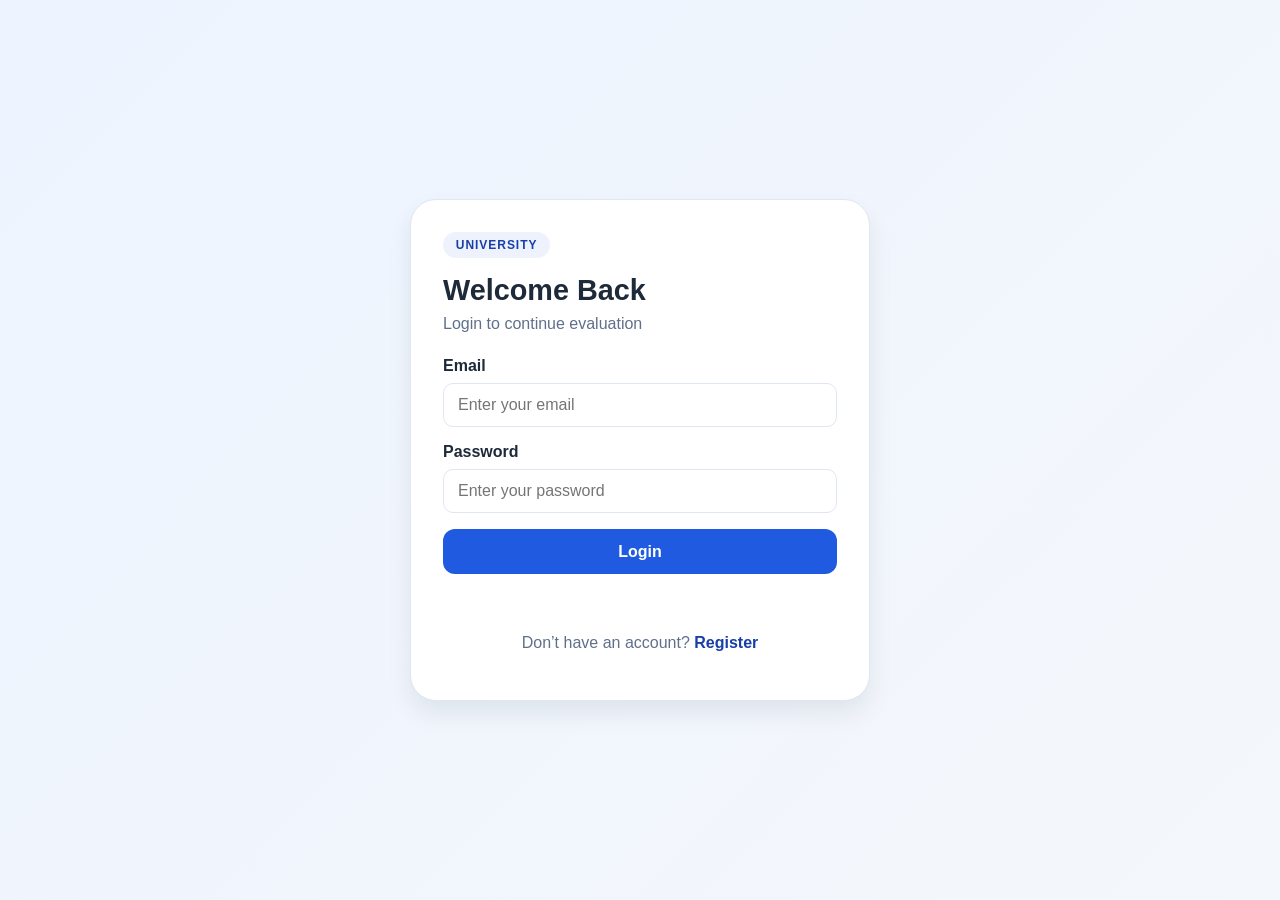
==== frontend/login.html @ 84226fd9 "Initial working version of University Answer Evaluator" ====
<!DOCTYPE html>
<html lang="en">
  <head>
    <meta charset="UTF-8" />
    <meta name="viewport" content="width=device-width, initial-scale=1.0" />
    <title>Login | University Answer Evaluator</title>
    <link rel="stylesheet" href="css/style.css" />
    <link rel="stylesheet" href="css/auth.css" />
  </head>
  <body class="auth-body">
    <div class="auth-shell">
      <div class="auth-card">
        <div class="auth-header">
          <span class="auth-badge">University</span>
          <h1>Welcome Back</h1>
          <p>Login to continue evaluation</p>
        </div>

        <form id="loginForm" class="auth-form" novalidate>
          <div class="field-group">
            <label for="loginEmail">Email</label>
            <input id="loginEmail" name="email" type="email" placeholder="Enter your email" required />
          </div>

          <div class="field-group">
            <label for="loginPassword">Password</label>
            <input id="loginPassword" name="password" type="password" placeholder="Enter your password" required />
          </div>

          <button type="submit" id="loginBtn" class="primary-btn full-width">Login</button>
          <div id="loginMessage" class="form-message" aria-live="polite"></div>
        </form>

        <p class="auth-switch">
          Don’t have an account?
          <a href="register.html">Register</a>
        </p>
      </div>
    </div>

    <script src="js/api.js"></script>
    <script src="js/main.js"></script>
    <script src="js/auth.js"></script>
  </body>
</html>
---- frontend/css/style.css ----
:root {
  --bg: #f4f7fb;
  --surface: #ffffff;
  --surface-soft: #eef3ff;
  --sidebar: #0e1726;
  --sidebar-strong: #09121d;
  --primary: #1f5ae0;
  --primary-dark: #173fa7;
  --success: #1ea564;
  --success-soft: #eafaf3;
  --warning: #d97706;
  --warning-soft: #fff7e8;
  --danger: #dc3545;
  --danger-soft: #feecef;
  --text: #1e2a39;
  --muted: #60708a;
  --border: #dfe7f3;
  --shadow: 0 12px 24px rgba(15, 23, 42, 0.08);
}

* {
  box-sizing: border-box;
}

html, body {
  margin: 0;
  min-height: 100%;
  font-family: "Segoe UI", Tahoma, Geneva, Verdana, sans-serif;
  background: var(--bg);
  color: var(--text);
}

body {
  min-height: 100vh;
}

img {
  max-width: 100%;
}

a {
  color: inherit;
  text-decoration: none;
}

button,
input {
  font: inherit;
}

.app-shell {
  display: flex;
  min-height: 100vh;
  background: var(--bg);
}

.sidebar {
  width: 260px;
  background: linear-gradient(180deg, var(--sidebar) 0%, var(--sidebar-strong) 100%);
  color: #f5f7fb;
  display: flex;
  flex-direction: column;
  padding: 24px 18px 18px;
}

.brand-block {
  display: flex;
  align-items: center;
  gap: 12px;
  padding: 10px 8px 18px;
  border-bottom: 1px solid rgba(255, 255, 255, 0.08);
}

.brand-mark {
  display: inline-flex;
  align-items: center;
  justify-content: center;
  width: 42px;
  height: 42px;
  border-radius: 12px;
  background: rgba(255, 255, 255, 0.12);
  color: #fff;
  font-weight: 700;
}

.brand-block h2 {
  margin: 0;
  font-size: 1rem;
}

.sidebar-nav {
  display: flex;
  flex-direction: column;
  gap: 8px;
  margin-top: 24px;
}

.nav-item {
  display: flex;
  align-items: center;
  padding: 12px 14px;
  border-radius: 12px;
  color: rgba(255, 255, 255, 0.8);
  transition: 0.2s ease;
  font-weight: 600;
}

.nav-item:hover,
.nav-item.active {
  background: rgba(255, 255, 255, 0.12);
  color: #fff;
}

.logout-btn {
  margin-top: auto;
  border: 1px solid rgba(255, 255, 255, 0.1);
  background: transparent;
  color: #fff;
  border-radius: 12px;
  padding: 12px 14px;
  font-weight: 600;
  cursor: pointer;
}

.main-panel {
  flex: 1;
  display: flex;
  flex-direction: column;
}

.topbar {
  display: flex;
  align-items: center;
  justify-content: space-between;
  padding: 20px 32px;
  background: rgba(255, 255, 255, 0.95);
  border-bottom: 1px solid var(--border);
  position: sticky;
  top: 0;
  z-index: 2;
}

.topbar h1 {
  margin: 0;
  font-size: clamp(1.3rem, 2vw, 2rem);
  color: var(--text);
}

.profile-link {
  display: inline-flex;
  align-items: center;
  justify-content: center;
}

.avatar {
  display: inline-flex;
  align-items: center;
  justify-content: center;
  width: 42px;
  height: 42px;
  border-radius: 50%;
  background: linear-gradient(135deg, var(--primary), #5ea2ff);
  color: white;
  font-weight: 700;
  box-shadow: var(--shadow);
}

.content-area {
  padding: 26px 32px 36px;
}

.card {
  background: var(--surface);
  border: 1px solid var(--border);
  border-radius: 18px;
  box-shadow: var(--shadow);
}

.welcome-panel,
.results-header-card {
  display: flex;
  align-items: center;
  justify-content: space-between;
  gap: 16px;
  padding: 24px 28px;
  margin-bottom: 22px;
}

.eyebrow {
  margin: 0 0 8px;
  color: var(--muted);
  font-size: 0.8rem;
  letter-spacing: 0.12em;
  text-transform: uppercase;
  font-weight: 700;
}

.welcome-panel h2,
.page-heading h2,
.results-header-card h2 {
  margin: 0;
  font-size: clamp(1.5rem, 2vw, 2rem);
}

.primary-btn,
.secondary-btn,
.success-btn {
  border: none;
  border-radius: 12px;
  padding: 0.85rem 1.2rem;
  cursor: pointer;
  font-weight: 700;
  transition: 0.2s ease;
}

.primary-btn {
  background: var(--primary);
  color: #fff;
}

.primary-btn:hover:not(:disabled) {
  background: var(--primary-dark);
}

.secondary-btn {
  background: #edf2ff;
  color: var(--primary-dark);
}

.success-btn {
  background: var(--success);
  color: #fff;
}

.primary-btn:disabled,
.secondary-btn:disabled,
.success-btn:disabled {
  opacity: 0.55;
  cursor: not-allowed;
}

.form-card {
  padding: 28px;
  max-width: 760px;
}

.page-heading {
  margin-bottom: 18px;
}

.stacked-form,
.upload-form {
  display: flex;
  flex-direction: column;
  gap: 16px;
}

.field-group {
  display: flex;
  flex-direction: column;
  gap: 8px;
}

.field-group label {
  font-weight: 600;
}

.field-group input,
.field-group select {
  padding: 12px 14px;
  border: 1px solid var(--border);
  border-radius: 10px;
  background: #fff;
  color: var(--text);
}

.field-group input:focus {
  outline: 3px solid rgba(31, 90, 224, 0.12);
  border-color: var(--primary);
}

.form-message {
  min-height: 24px;
  font-size: 0.95rem;
  font-weight: 600;
}

.form-message.success {
  color: var(--success);
}

.form-message.error {
  color: var(--danger);
}

.form-message.info {
  color: var(--warning);
}

.stats-grid {
  display: grid;
  grid-template-columns: repeat(4, minmax(180px, 1fr));
  gap: 18px;
  margin-bottom: 22px;
}

.stat-card {
  padding: 22px 20px;
}

.stat-card p {
  margin: 0 0 15px;
  color: var(--muted);
  font-weight: 600;
}

.stat-card h3 {
  margin: 0;
  font-size: clamp(1.6rem, 2vw, 2.3rem);
}

.table-card {
  padding: 22px 18px;
}

.section-header {
  display: flex;
  justify-content: space-between;
  align-items: center;
  margin: 0 6px 14px;
}

.section-header h3 {
  margin: 0;
  font-size: 1.3rem;
}

.table-wrap {
  overflow-x: auto;
}

table {
  width: 100%;
  border-collapse: collapse;
  min-width: 760px;
}

th,
td {
  padding: 14px 12px;
  border-bottom: 1px solid var(--border);
  text-align: left;
}

th {
  color: var(--muted);
  font-size: 0.82rem;
  letter-spacing: 0.04em;
  text-transform: uppercase;
}

tbody tr:hover {
  background: #f9fbff;
}

.status-badge {
  display: inline-flex;
  align-items: center;
  justify-content: center;
  padding: 6px 10px;
  border-radius: 999px;
  font-size: 0.75rem;
  font-weight: 700;
}

.status-passed {
  background: var(--success-soft);
  color: var(--success);
}

.status-pending,
.status-review {
  background: var(--warning-soft);
  color: var(--warning);
}

.status-failed {
  background: var(--danger-soft);
  color: var(--danger);
}

.action-btn {
  display: inline-flex;
  align-items: center;
  justify-content: center;
  padding: 8px 12px;
  border-radius: 8px;
  background: var(--surface-soft);
  color: var(--primary-dark);
  font-weight: 600;
}

.empty-state {
  color: var(--muted);
  text-align: center;
  padding: 26px 12px;
}

.auth-body {
  display: flex;
  min-height: 100vh;
  align-items: center;
  justify-content: center;
  padding: 24px;
  background: linear-gradient(135deg, #eef4ff 0%, #f6f9fd 100%);
}

.auth-shell {
  width: min(100%, 460px);
}

.auth-card {
  background: var(--surface);
  border: 1px solid var(--border);
  border-radius: 26px;
  box-shadow: var(--shadow);
  padding: 32px 28px;
}

.auth-header {
  margin-bottom: 20px;
}

.auth-badge {
  display: inline-flex;
  padding: 0.4rem 0.8rem;
  border-radius: 999px;
  background: rgba(31, 90, 224, 0.08);
  color: var(--primary-dark);
  font-weight: 700;
  font-size: 0.75rem;
  letter-spacing: 0.08em;
  text-transform: uppercase;
}

.auth-header h1 {
  margin: 16px 0 8px;
  font-size: clamp(1.8rem, 2vw, 2.3rem);
}

.auth-header p,
.helper-text {
  margin: 0;
  color: var(--muted);
}

.auth-form {
  display: flex;
  flex-direction: column;
  gap: 16px;
}

.full-width {
  width: 100%;
}

.auth-switch {
  margin-top: 20px;
  text-align: center;
  color: var(--muted);
}

.auth-switch a {
  color: var(--primary-dark);
  font-weight: 700;
}

.result-meta {
  display: flex;
  align-items: center;
  gap: 12px;
  flex-wrap: wrap;
  color: var(--muted);
  font-weight: 600;
}

.next-step-block {
  margin-top: 18px;
}

.upload-card {
  max-width: 760px;
}

.process-card,
.processing-card {
  padding: 28px;
}

.processing-steps {
  display: grid;
  gap: 12px;
  margin: 24px 0;
}

.step {
  padding: 12px 14px;
  border-radius: 10px;
  border: 1px solid var(--border);
  background: #fff;
  color: var(--muted);
  font-weight: 600;
}

.step.done {
  background: var(--success-soft);
  border-color: rgba(30, 165, 100, 0.2);
  color: var(--success);
}

.step.active {
  background: #eef4ff;
  color: var(--primary-dark);
}

.step.pending {
  background: var(--warning-soft);
  border-color: rgba(217, 119, 6, 0.2);
  color: var(--warning);
}

.processing-message {
  color: var(--text);
  font-weight: 600;
}

.profile-actions {
  display: flex;
  flex-wrap: wrap;
  gap: 12px;
}

.review-actions {
  margin-top: 20px;
}

@media (max-width: 980px) {
  .app-shell {
    flex-direction: column;
  }

  .sidebar {
    width: 100%;
    padding-bottom: 12px;
  }

  .sidebar-nav {
    display: grid;
    grid-template-columns: repeat(2, minmax(140px, 1fr));
  }

  .content-area,
  .topbar {
    padding-left: 18px;
    padding-right: 18px;
  }
}

@media (max-width: 640px) {
  .stats-grid {
    grid-template-columns: 1fr;
  }

  .welcome-panel,
  .results-header-card {
    flex-direction: column;
    align-items: flex-start;
  }

  .topbar {
    align-items: flex-start;
    gap: 12px;
    flex-wrap: wrap;
  }

  .sidebar-nav {
    grid-template-columns: 1fr;
  }

  .auth-card {
    padding: 24px 18px;
  }
}
---- frontend/css/auth.css ----
.auth-body {
  background: linear-gradient(135deg, #edf4ff 0%, #f4f7fb 100%);
}

.auth-card {
  padding: 2rem;
}

.auth-header {
  margin-bottom: 1.5rem;
}

.auth-form {
  margin-top: 1.2rem;
}

.auth-form .field-group input {
  width: 100%;
}
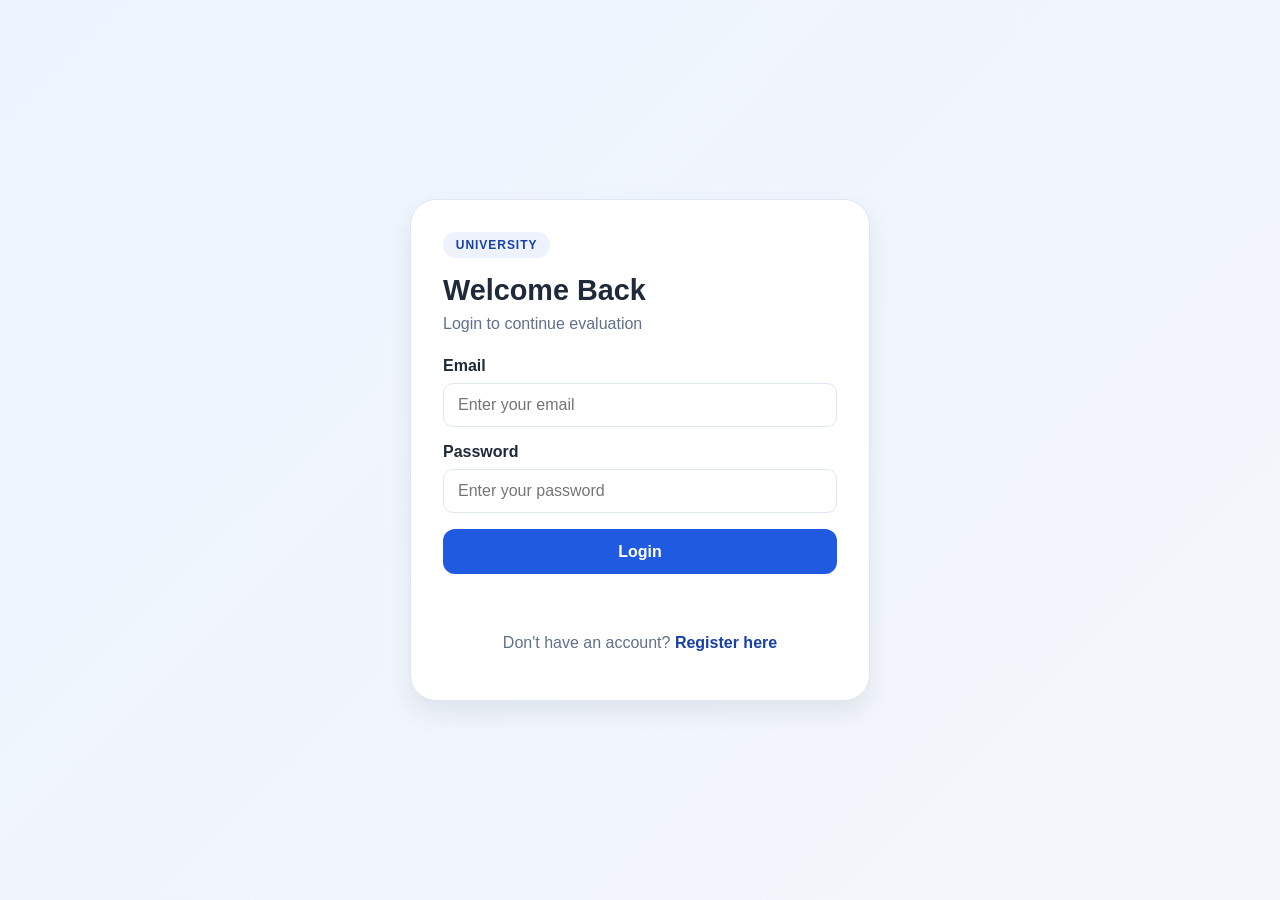
==== commit 4ac82da5: "Improve login registration guidance" ====
--- a/frontend/login.html
+++ b/frontend/login.html
@@ -32,8 +32,8 @@
         </form>
 
         <p class="auth-switch">
-          Don’t have an account?
-          <a href="register.html">Register</a>
+          Don't have an account?
+          <a href="register.html">Register here</a>
         </p>
       </div>
     </div>
